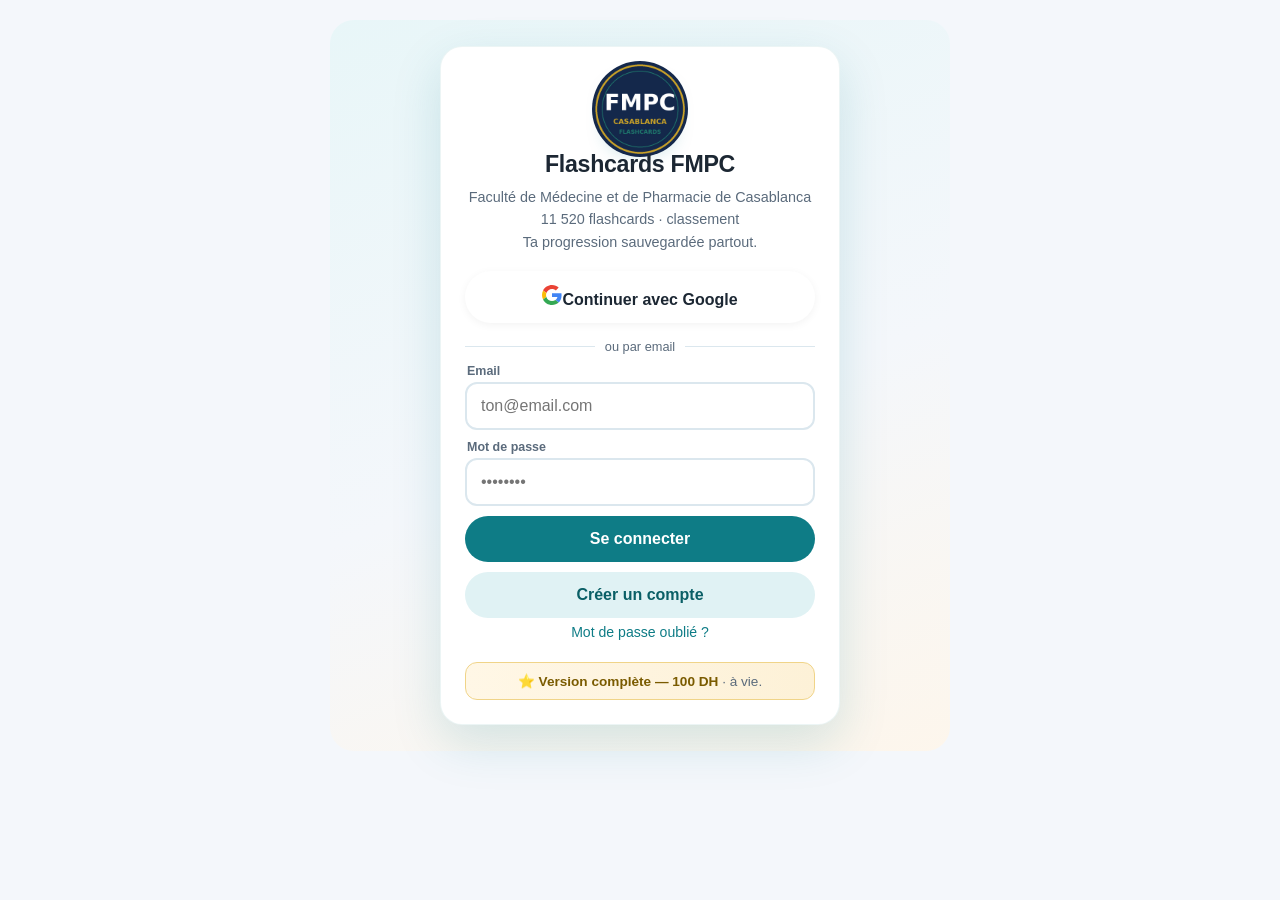
==== index.html @ db4f79be "Flashcards fmpc-flashcards app" ====
<!DOCTYPE html>
<html lang="fr">
<head>
<meta charset="UTF-8">
<meta name="viewport" content="width=device-width, initial-scale=1.0, viewport-fit=cover">
<meta name="theme-color" content="#0e7c86">
<title>Flashcards FMPC — Connexion</title>
<link rel="stylesheet" href="styles.css">
<link rel="manifest" href="manifest.json">
</head>
<body>
<div id="app"></div>
<script>
/* Vigie de demarrage : si l'app ne s'affiche pas (module bloque,
   navigateur trop ancien...), affiche un message d'aide au lieu d'une page blanche. */
(function () {
  var app = document.getElementById('app');
  if (!app) return;
  function card(title, body) {
    if (app.children.length) return;
    app.innerHTML =
      '<div style="min-height:70vh;display:flex;align-items:center;justify-content:center;padding:24px;font-family:-apple-system,Segoe UI,Roboto,Arial,sans-serif;">' +
      '<div style="max-width:420px;background:#fff;border-radius:16px;box-shadow:0 8px 24px rgba(14,124,134,.15);padding:28px 24px;text-align:center;color:#1c2733;">' +
      '<div style="font-size:2rem;margin-bottom:8px;">&#129657;</div>' +
      '<h2 style="margin:0 0 8px;font-size:1.1rem;">' + title + '</h2>' +
      '<p style="margin:0;font-size:.92rem;line-height:1.6;color:#5b6b7c;">' + body + '</p></div></div>';
  }
  var noImportMap = !('supports' in HTMLScriptElement) || !HTMLScriptElement.supports('importmap');
  if (noImportMap) {
    card('Mets \u00e0 jour ton navigateur',
      'Cette app a besoin d\u2019un navigateur r\u00e9cent. Sur iPhone : R\u00e9glages \u2192 G\u00e9n\u00e9ral \u2192 Mise \u00e0 jour logicielle, ou ouvre ce lien dans Chrome.');
    return;
  }
  setTimeout(function () {
    card('La page n\u2019arrive pas \u00e0 charger',
      'V\u00e9rifie ta connexion internet, d\u00e9sactive ton bloqueur de pub pour ce site, puis recharge la page. Si \u00e7a persiste, ouvre le lien dans Chrome ou un Safari \u00e0 jour.');
  }, 9000);
})();
</script>
<div id="toast" class="toast" hidden></div>
<script type="module" src="js/login.js"></script>
<script>
if ('serviceWorker' in navigator) {
  window.addEventListener('load', () => {
    navigator.serviceWorker.register('sw.js').catch(() => {});
  });
}
</script>
</body>
</html>
---- styles.css ----
:root{
  --teal:#0e7c86; --teal-dark:#0a5f66; --teal-light:#e0f2f4;
  --bg:#f4f7fb; --card:#ffffff; --ink:#1c2733; --muted:#5b6b7c;
  --gold:#f5c542; --green:#22a06b; --red:#e05252;
  --radius:16px;
}
*{box-sizing:border-box; -webkit-tap-highlight-color:transparent;}
html,body{margin:0;padding:0;}
body{
  font-family:-apple-system,BlinkMacSystemFont,"Segoe UI",Roboto,Arial,sans-serif;
  background:var(--bg); color:var(--ink);
  min-height:100vh; padding-bottom:86px;
}
#app{max-width:640px;margin:0 auto;padding:14px 14px 20px;}

/* ---------- boot / login ---------- */
.boot{text-align:center;padding:70px 20px;color:var(--muted);}
.boot-logo{font-size:3.2rem;}
.boot-title{font-size:1.5rem;font-weight:800;color:var(--ink);margin-top:8px;}
.boot-sub{margin-top:6px;font-size:.9rem;}
.login-wrap{
  min-height:78vh;display:flex;align-items:center;justify-content:center;
  background:linear-gradient(160deg,#e8f6f8 0%,#f4f7fb 55%,#fdf6ec 100%);
  border-radius:24px;padding:26px 16px;margin:6px -4px 0;
}
.login-card{background:var(--card);border-radius:22px;padding:30px 24px 24px;width:100%;max-width:400px;
  box-shadow:0 18px 50px rgba(14,124,134,.16);border:1px solid rgba(14,124,134,.08);}
.login-logo{width:64px;height:64px;margin:0 auto 10px;border-radius:20px;font-size:2rem;
  display:flex;align-items:center;justify-content:center;color:#fff;
  background:linear-gradient(135deg,#0e7c86,#19b3c0);box-shadow:0 8px 20px rgba(14,124,134,.35);}
.login-card h1{margin:0;text-align:center;font-size:1.45rem;letter-spacing:-.3px;}
.login-sub{text-align:center;color:var(--muted);font-size:.9rem;line-height:1.55;margin:8px 0 18px;}
.btn-google{background:#fff;color:#1c2733;border:1.5px solid #dbe7ee;display:flex;align-items:center;
  justify-content:center;gap:10px;box-shadow:0 2px 8px rgba(0,0,0,.05);}
.btn-google:active{background:#f4f7fb;border-color:#b9cdd9;}
.btn-google:disabled{opacity:.6;}
.fld{display:block;margin-top:10px;}
.fld > span{display:block;font-size:.78rem;font-weight:700;color:var(--muted);margin:0 2px 4px;}
.fld .input{margin-top:0;}
.login-pro{margin-top:16px;text-align:center;font-size:.85rem;color:var(--muted);
  background:linear-gradient(90deg,#fff7e6,#fdf1d7);border:1px solid #f0d488;border-radius:12px;padding:10px 12px;}
.login-pro b{color:#7a5b00;}
.btn{display:block;width:100%;border:none;border-radius:999px;padding:14px;font:inherit;
  font-weight:700;font-size:1rem;cursor:pointer;margin-top:10px;}
.btn-primary{background:var(--teal);color:#fff;}
.btn-primary:active{background:var(--teal-dark);}
.btn-ghost{background:var(--teal-light);color:var(--teal-dark);}
.btn-warn{background:#fff7e6;color:#7a5b00;border:2px solid var(--gold);}
.input{width:100%;font:inherit;padding:13px 14px;border:2px solid #dbe7ee;border-radius:12px;margin-top:8px;}
.input:focus{outline:none;border-color:var(--teal);}
.hr{display:flex;align-items:center;gap:10px;color:var(--muted);font-size:.8rem;margin:16px 0 6px;}
.hr::before,.hr::after{content:"";flex:1;height:1px;background:#dbe7ee;}
.err{background:#fdecec;color:#a02c2c;border-radius:10px;padding:10px 12px;font-size:.85rem;margin-top:10px;display:none;}
.linklike{background:none;border:none;color:var(--teal);font:inherit;font-size:.88rem;cursor:pointer;padding:6px 0;}

/* ---------- header / cards ---------- */
.topbar{display:flex;align-items:center;justify-content:space-between;margin:4px 2px 12px;}
.topbar h2{margin:0;font-size:1.2rem;}
.streak{background:#fff;border-radius:999px;padding:7px 14px;font-weight:800;font-size:.9rem;
  box-shadow:0 2px 8px rgba(0,0,0,.06);}
.xpbar{background:var(--card);border-radius:var(--radius);padding:12px 14px;margin-bottom:12px;
  box-shadow:0 2px 10px rgba(0,0,0,.05);}
.xpbar .row{display:flex;justify-content:space-between;font-size:.82rem;color:var(--muted);margin-bottom:6px;}
.xpbar .row b{color:var(--ink);}
.track{height:8px;background:#e8eef3;border-radius:99px;overflow:hidden;}
.track > div{height:100%;background:linear-gradient(90deg,var(--teal),#19b3c0);border-radius:99px;transition:width .3s;}
.grid{display:grid;grid-template-columns:1fr 1fr;gap:10px;}
.disc{background:var(--card);border-radius:var(--radius);padding:16px 14px;box-shadow:0 2px 10px rgba(0,0,0,.05);
  cursor:pointer;border:2px solid transparent;text-align:left;font:inherit;}
.disc:active{border-color:var(--teal);}
.disc .emoji{font-size:1.7rem;}
.disc h3{margin:8px 0 2px;font-size:.98rem;}
.disc small{color:var(--muted);font-size:.78rem;}
.disc .pbar{margin-top:10px;}
.chapter{margin:14px 2px 6px;font-size:.82rem;font-weight:800;color:var(--muted);text-transform:uppercase;letter-spacing:.5px;}
.topic{background:var(--card);border-radius:12px;padding:13px 14px;margin-bottom:8px;display:flex;
  align-items:center;justify-content:space-between;gap:10px;cursor:pointer;box-shadow:0 1px 6px rgba(0,0,0,.04);
  border:none;width:100%;font:inherit;text-align:left;}
.topic .t{font-weight:600;font-size:.93rem;}
.topic .c{font-size:.75rem;color:var(--muted);margin-top:2px;}
.topic .pct{font-size:.78rem;font-weight:800;color:var(--teal);white-space:nowrap;}
.back{background:none;border:none;color:var(--teal);font:inherit;font-weight:700;cursor:pointer;padding:8px 0;font-size:.95rem;}

/* ---------- flip cards ---------- */
.progress-line{font-size:.82rem;color:var(--muted);margin:2px 2px 10px;display:flex;justify-content:space-between;}
.fcard{background:var(--card);border-radius:20px;min-height:300px;display:flex;flex-direction:column;
  justify-content:center;align-items:center;text-align:center;padding:28px 22px;cursor:pointer;
  box-shadow:0 8px 24px rgba(14,124,134,.12);user-select:none;}
.fcard .q{font-size:1.12rem;font-weight:700;line-height:1.5;}
.fcard .a{font-size:1.02rem;line-height:1.6;white-space:pre-line;}
.fcard .hint{margin-top:14px;font-size:.75rem;color:var(--muted);}
.fcard.flipped{background:#f0fafb;border:2px solid var(--teal-light);}
.fcard-nav{display:flex;gap:10px;margin-top:14px;}
.fcard-nav .btn{margin-top:0;}
.star-row{display:flex;justify-content:center;gap:10px;margin-top:10px;}
.iconbtn{background:var(--card);border:2px solid #dbe7ee;border-radius:999px;width:52px;height:52px;
  font-size:1.3rem;cursor:pointer;}
.iconbtn.on{border-color:var(--gold);background:#fff7e6;}
.demo-note{background:#fff7e6;border:2px solid var(--gold);border-radius:12px;padding:12px 14px;
  font-size:.85rem;color:#7a5b00;margin-bottom:12px;line-height:1.5;}

/* ---------- lock / paywall ---------- */
.lock{background:var(--card);border-radius:20px;padding:30px 22px;text-align:center;
  box-shadow:0 10px 30px rgba(14,124,134,.12);margin-top:20px;}
.lock .big{font-size:3rem;}
.lock h2{margin:10px 0 6px;}
.lock p{color:var(--muted);font-size:.92rem;line-height:1.6;}
.code-row{display:flex;gap:8px;margin-top:12px;}
.code-row .input{margin-top:0;font-family:monospace;text-transform:uppercase;}

/* ---------- MCQ ---------- */
.mcq-setup{background:var(--card);border-radius:var(--radius);padding:18px;box-shadow:0 2px 10px rgba(0,0,0,.05);}
.opt{display:block;width:100%;text-align:left;background:var(--card);border:2px solid #dbe7ee;
  border-radius:12px;padding:14px;font:inherit;font-size:.95rem;margin-bottom:10px;cursor:pointer;line-height:1.45;}
.opt.correct{border-color:var(--green);background:#e9f9f1;}
.opt.wrong{border-color:var(--red);background:#fdecec;}
.opt:disabled{cursor:default;opacity:.95;}
.opt .letter{display:inline-block;width:26px;height:26px;border-radius:50%;background:var(--teal-light);
  color:var(--teal-dark);font-weight:800;font-size:.8rem;text-align:center;line-height:26px;margin-right:10px;}
.mcq-q{background:var(--card);border-radius:var(--radius);padding:20px 18px;margin-bottom:14px;
  font-size:1.05rem;font-weight:700;line-height:1.55;box-shadow:0 2px 10px rgba(0,0,0,.05);}
.mcq-explain{background:#eef6ff;border-radius:12px;padding:12px 14px;font-size:.88rem;margin:12px 0;line-height:1.55;}
.result{background:var(--card);border-radius:20px;padding:28px 22px;text-align:center;
  box-shadow:0 10px 30px rgba(14,124,134,.12);margin-top:16px;}
.result .score{font-size:2.6rem;font-weight:800;color:var(--teal);}
.quizpick{display:grid;grid-template-columns:1fr 1fr;gap:10px;margin-top:12px;}

/* ---------- leaderboard ---------- */
.tabs{display:flex;gap:8px;margin-bottom:12px;}
.tabs button{flex:1;border:none;border-radius:999px;padding:10px;font:inherit;font-weight:700;
  background:var(--teal-light);color:var(--teal-dark);cursor:pointer;font-size:.88rem;}
.tabs button.on{background:var(--teal);color:#fff;}
.lb-row{display:flex;align-items:center;gap:12px;background:var(--card);border-radius:12px;
  padding:11px 14px;margin-bottom:8px;box-shadow:0 1px 6px rgba(0,0,0,.04);}
.lb-row.me{border:2px solid var(--teal);}
.lb-rank{font-weight:800;width:30px;text-align:center;font-size:1rem;}
.lb-name{flex:1;font-weight:600;font-size:.92rem;}
.lb-xp{font-weight:800;color:var(--teal);font-size:.9rem;white-space:nowrap;}
.avatar{width:34px;height:34px;border-radius:50%;background:var(--teal-light);display:flex;
  align-items:center;justify-content:center;font-weight:800;color:var(--teal-dark);overflow:hidden;flex:none;}
.avatar img{width:100%;height:100%;object-fit:cover;}

/* ---------- plan ---------- */
.week{background:var(--card);border-radius:var(--radius);padding:16px;margin-bottom:10px;
  box-shadow:0 2px 10px rgba(0,0,0,.05);}
.week-head{display:flex;justify-content:space-between;align-items:center;cursor:pointer;
  background:none;border:none;width:100%;font:inherit;text-align:left;padding:0;}
.week-head h3{margin:0;font-size:.98rem;}
.week-head small{color:var(--muted);}
.phase{display:inline-block;font-size:.7rem;font-weight:800;background:var(--teal-light);
  color:var(--teal-dark);border-radius:99px;padding:3px 10px;margin-bottom:8px;}
.task{display:flex;gap:10px;align-items:flex-start;padding:9px 0;border-top:1px solid #eef2f6;
  font-size:.9rem;line-height:1.5;cursor:pointer;}
.task input{width:20px;height:20px;margin-top:2px;accent-color:var(--teal);flex:none;}
.task.done span{text-decoration:line-through;color:var(--muted);}

/* ---------- profile ---------- */
.kv{background:var(--card);border-radius:var(--radius);padding:16px;margin-bottom:10px;
  box-shadow:0 2px 10px rgba(0,0,0,.05);font-size:.92rem;}
.kv .r{display:flex;justify-content:space-between;padding:7px 0;border-bottom:1px solid #eef2f6;}
.kv .r:last-child{border-bottom:none;}
.kv .k{color:var(--muted);}
.kv .v{font-weight:700;}
.badge{display:inline-block;background:linear-gradient(135deg,#f5c542,#e8a91c);color:#5c430a;
  font-weight:800;font-size:.75rem;border-radius:99px;padding:4px 12px;}

/* ---------- MCQ multi-réponses ---------- */
.mopt{display:flex;align-items:flex-start;gap:10px;width:100%;text-align:left;background:var(--card);
  border:2px solid #dbe7ee;border-radius:12px;padding:13px 14px;font:inherit;font-size:.95rem;
  margin-bottom:10px;cursor:pointer;line-height:1.45;}
.mopt .mbox{flex:none;width:24px;height:24px;border-radius:7px;border:2px solid #b9cdd9;margin-top:1px;
  display:flex;align-items:center;justify-content:center;font-size:.85rem;color:#fff;background:#fff;
  transition:all .15s;}
.mopt .letter{display:inline-block;width:26px;height:26px;flex:none;border-radius:50%;background:var(--teal-light);
  color:var(--teal-dark);font-weight:800;font-size:.8rem;text-align:center;line-height:26px;margin-top:0;}
.mopt.sel{border-color:var(--teal);background:#f0fafb;}
.mopt.sel .mbox{background:var(--teal);border-color:var(--teal);}
.mopt.sel .mbox::after{content:"✓";}
.mopt.good{border-color:var(--green);background:#e9f9f1;}
.mopt.good .mbox{background:var(--green);border-color:var(--green);}
.mopt.good .mbox::after{content:"✓";}
.mopt.bad{border-color:var(--red);background:#fdecec;}
.mopt.bad .mbox{background:var(--red);border-color:var(--red);}
.mopt.bad .mbox::after{content:"✕";}
.mopt.missed{border-color:var(--gold);background:#fff7e6;}
.mopt.missed .mbox{border-color:var(--gold);}
.mopt:disabled{cursor:default;}
.mopt .obody{flex:1;}
.mexp{font-size:.83rem;color:var(--muted);margin-top:8px;padding-top:8px;border-top:1px dashed #dbe7ee;line-height:1.55;}
.mexp b{color:var(--ink);}
.confirmbar{position:sticky;bottom:86px;margin:14px -4px 0;padding:10px 4px;
  background:linear-gradient(transparent,var(--bg) 40%);}
.qcm-count{display:grid;grid-template-columns:1fr 1fr;gap:10px;margin-top:12px;}
.qcm-count .btn{margin-top:0;}
.verdict{display:flex;align-items:center;gap:10px;border-radius:12px;padding:12px 14px;
  font-size:.92rem;font-weight:700;margin-bottom:12px;line-height:1.5;}
.verdict.perfect{background:#e9f9f1;color:#146c43;}
.verdict.partial{background:#fff7e6;color:#7a5b00;}
.verdict.zero{background:#fdecec;color:#a02c2c;}

/* ---------- tabbar / toast ---------- */
.tabbar{position:fixed;bottom:0;left:0;right:0;background:#fff;border-top:1px solid #e3eaF0;
  display:flex;z-index:50;padding:6px 4px calc(8px + env(safe-area-inset-bottom));}
.tabbar button{flex:1;background:none;border:none;font-size:1.35rem;cursor:pointer;color:#9fb0bd;
  display:flex;flex-direction:column;align-items:center;gap:2px;font:inherit;}
.tabbar button span{font-size:.62rem;font-weight:700;}
.tabbar button.on{color:var(--teal);}
.tabbar a{flex:1;background:none;border:none;font-size:1.35rem;cursor:pointer;color:#9fb0bd;
  display:flex;flex-direction:column;align-items:center;gap:2px;font:inherit;text-decoration:none;}
.tabbar a span{font-size:.62rem;font-weight:700;}
.tabbar a.on{color:var(--teal);}
.tabbar img.tablogo{width:26px;height:26px;object-fit:contain;}
.toast{position:fixed;bottom:96px;left:50%;transform:translateX(-50%);background:#1c2733;color:#fff;
  padding:12px 20px;border-radius:999px;font-size:.88rem;z-index:99;box-shadow:0 6px 20px rgba(0,0,0,.25);
  max-width:90vw;text-align:center;}
.empty{text-align:center;color:var(--muted);padding:40px 20px;font-size:.92rem;line-height:1.6;}
/* ---------- UM6SS ---------- */
.um6ss-head{display:flex;align-items:center;gap:12px;margin:6px 0 2px;}
.um6ss-head img{width:52px;height:52px;object-fit:contain;}
.um6ss-tabs{display:flex;gap:8px;margin:12px 0;}
.um6ss-tabs button{flex:1;border:2px solid #e0f2f4;background:#fff;border-radius:12px;padding:12px 8px;
  font:inherit;font-weight:700;font-size:.92rem;color:#0a5f66;cursor:pointer;}
.um6ss-tabs button.on{background:#0e7c86;border-color:#0e7c86;color:#fff;}
.case-card{display:block;background:#fff;border:2px solid #e0f2f4;border-radius:14px;padding:14px;margin:10px 0;
  text-decoration:none;color:inherit;}
.case-card h3{margin:0 0 6px;font-size:1rem;}
.case-card p{margin:0;font-size:.85rem;color:#5b6b7c;line-height:1.5;}
.case-card .meta{display:flex;gap:8px;margin-top:8px;font-size:.78rem;color:#0a5f66;font-weight:700;}
.scenario{background:#eef7f8;border-left:4px solid #0e7c86;border-radius:0 12px 12px 0;padding:12px 14px;
  font-size:.9rem;line-height:1.65;margin:12px 0;}
.reveal{background:#fff8e6;border:1px solid #f0d98c;border-radius:12px;padding:12px 14px;
  font-size:.88rem;line-height:1.6;margin:12px 0;}
.reveal b{color:#8a6d1a;}
.q-step{font-size:.78rem;font-weight:700;color:#0a5f66;letter-spacing:.4px;margin:14px 0 4px;}
.small{font-size:.8rem;color:var(--muted);line-height:1.55;}
.mt{margin-top:14px;}

/* ---------- accueil v2 : pilules + recherche + cartes sujets ---------- */
.searchbar{position:sticky;top:0;z-index:5;background:var(--bg);padding:8px 0 10px;}
.searchbar input{width:100%;font:inherit;padding:12px 18px;border:2px solid #dbe7ee;border-radius:999px;background:#fff;}
.searchbar input:focus{outline:none;border-color:var(--teal);}
.pills{display:flex;gap:8px;overflow-x:auto;padding:2px 2px 10px;scrollbar-width:none;-webkit-overflow-scrolling:touch;}
.pills::-webkit-scrollbar{display:none;}
.pill{flex:none;background:#fff;border:2px solid #e3eef4;border-radius:999px;padding:10px 16px;
  font:inherit;font-weight:700;font-size:.88rem;color:var(--ink);cursor:pointer;white-space:nowrap;}
.pill span{font-weight:400;color:var(--muted);font-size:.78rem;margin-left:3px;}
.pill.on{background:var(--teal);border-color:var(--teal);color:#fff;}
.pill.on span{color:#d7eef0;}
.disc-sub{text-align:center;color:var(--muted);font-size:.85rem;margin:2px 0 4px;}
.chap{margin:16px 2px 8px;font-size:.78rem;font-weight:800;color:var(--teal);
  text-transform:uppercase;letter-spacing:1.4px;}
.tcard{background:#fff;border-radius:20px;padding:18px 16px;box-shadow:0 2px 10px rgba(0,0,0,.05);
  text-decoration:none;color:inherit;display:block;}
.tcard:active{transform:scale(.98);}
.tcard .tt{font-weight:800;font-size:1.02rem;line-height:1.28;}
.tcard .tc{color:var(--muted);font-size:.83rem;margin-top:5px;}
.tcard .go{color:var(--teal);font-weight:700;margin-top:10px;font-size:.92rem;}
.patho-banner{display:flex;align-items:center;justify-content:space-between;background:#fff;
  border-radius:var(--radius);padding:14px 16px;margin-top:14px;box-shadow:0 2px 10px rgba(0,0,0,.05);
  text-decoration:none;color:inherit;}
.patho-banner small{color:var(--muted);display:block;font-size:.75rem;margin-top:2px;}
.patho-banner .go{color:var(--teal);font-weight:700;white-space:nowrap;}
.demo-note{background:#fff7e6;border:1px solid #f0d488;border-radius:12px;padding:10px 12px;
  font-size:.83rem;color:#7a5b00;margin:10px 0;}
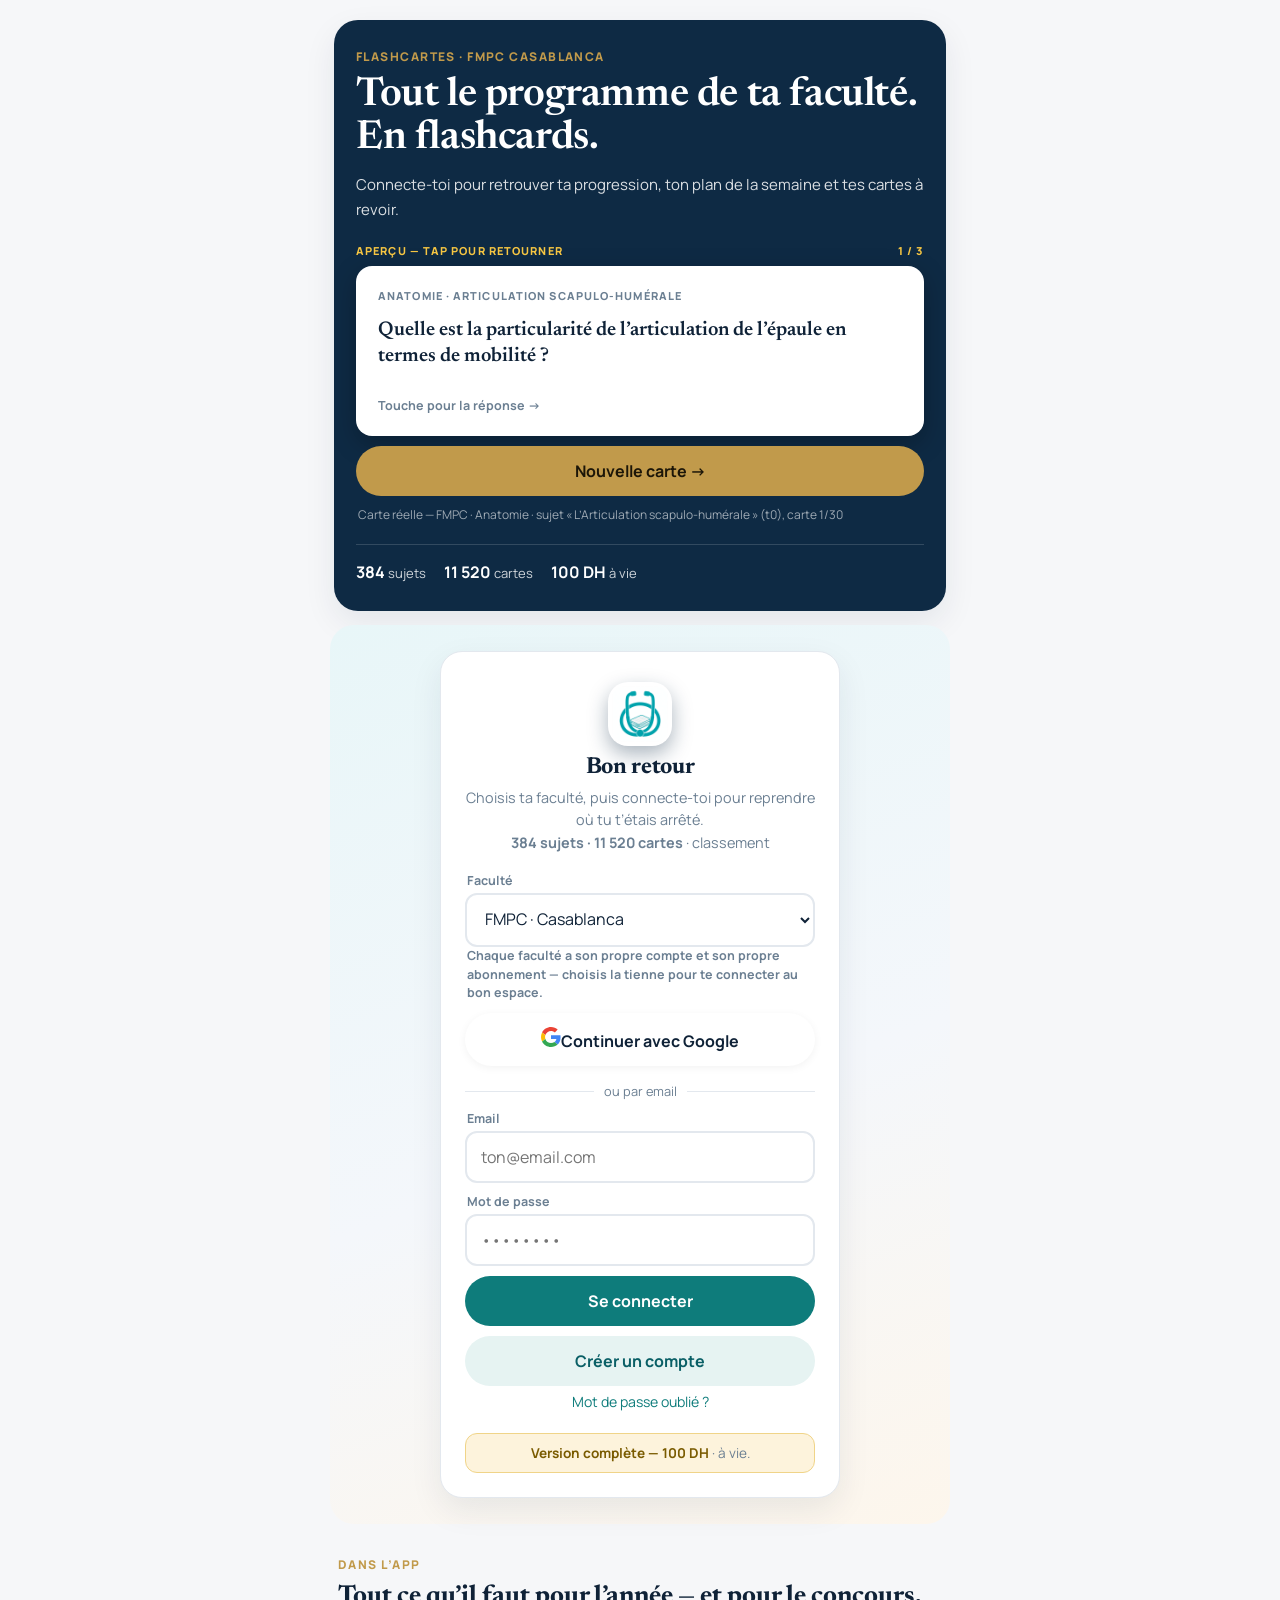
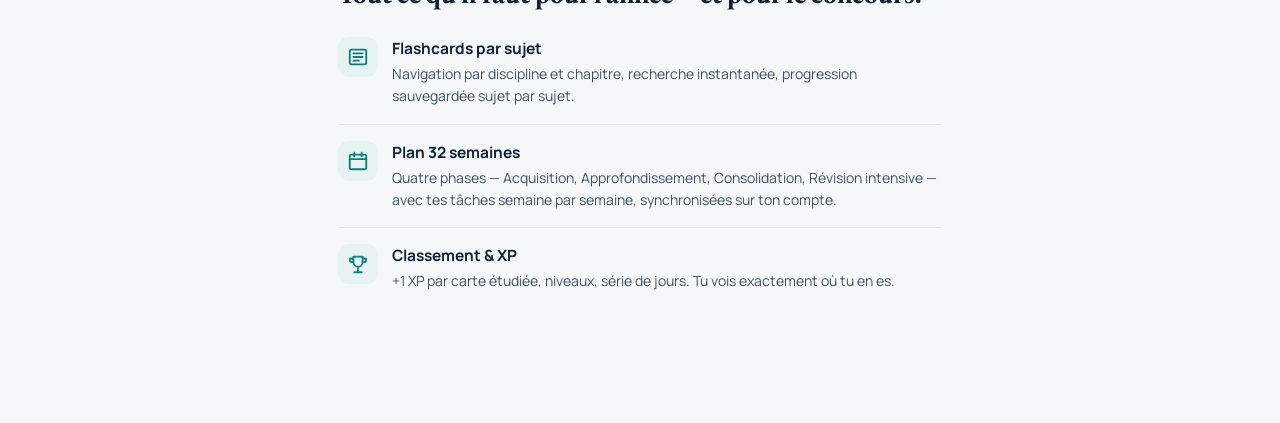
==== commit 291f491f: "Flashcards fmpc-flashcards app" ====
--- a/index.html
+++ b/index.html
@@ -3,10 +3,12 @@
 <head>
 <meta charset="UTF-8">
 <meta name="viewport" content="width=device-width, initial-scale=1.0, viewport-fit=cover">
-<meta name="theme-color" content="#0e7c86">
+<meta name="theme-color" content="#0e2a44">
 <title>Flashcards FMPC — Connexion</title>
 <link rel="stylesheet" href="styles.css">
 <link rel="manifest" href="manifest.json">
+<link rel="icon" href="icon-512.png">
+<link rel="apple-touch-icon" href="icon-192.png">
 </head>
 <body>
 <div id="app"></div>
@@ -21,7 +23,7 @@
     app.innerHTML =
       '<div style="min-height:70vh;display:flex;align-items:center;justify-content:center;padding:24px;font-family:-apple-system,Segoe UI,Roboto,Arial,sans-serif;">' +
       '<div style="max-width:420px;background:#fff;border-radius:16px;box-shadow:0 8px 24px rgba(14,124,134,.15);padding:28px 24px;text-align:center;color:#1c2733;">' +
-      '<div style="font-size:2rem;margin-bottom:8px;">&#129657;</div>' +
+      '<div style="margin-bottom:8px;color:#0e7c7b;display:flex;justify-content:center;"><svg width="36" height="36" viewBox="0 0 24 24" fill="none" stroke="currentColor" stroke-width="2" stroke-linecap="round" stroke-linejoin="round"><path d="M12 3 2.5 20h19L12 3z"/><path d="M12 10v4M12 17.5v.5"/></svg></div>' +
       '<h2 style="margin:0 0 8px;font-size:1.1rem;">' + title + '</h2>' +
       '<p style="margin:0;font-size:.92rem;line-height:1.6;color:#5b6b7c;">' + body + '</p></div></div>';
   }
--- a/styles.css
+++ b/styles.css
@@ -1,81 +1,171 @@
+/* ============================================================================
+   Flashcards FMPC — Clean Premium (porté de l'aperçu approuvé 2026-10-26).
+   Jetons : bg #f6f7f9, surface #fff, ink #0f2237, navy #0e2a44,
+   teal #0e7c7b, gold #c19a4b, radius 18px.
+   Polices : Manrope (UI) + Newsreader (titres / questions) — Google Fonts,
+   avec replis système hors-ligne. Mode sombre : prefers-color-scheme.
+   Règles anti-régression : icônes = SVG en ligne (jamais de glyphes de
+   police — ils se coupent sur téléphone) ; les règles de rangée sont
+   limitées aux enfants directs (ex. .feat-list > li) ; les cartes flip
+   grandissent avec leur contenu (faces dans une même cellule de grille).
+   ============================================================================ */
+@import url('https://fonts.googleapis.com/css2?family=Manrope:wght@400;500;600;700;800&family=Newsreader:ital,opsz,wght@0,6..72,500;0,6..72,600;1,6..72,500&display=swap');
+
 :root{
-  --teal:#0e7c86; --teal-dark:#0a5f66; --teal-light:#e0f2f4;
-  --bg:#f4f7fb; --card:#ffffff; --ink:#1c2733; --muted:#5b6b7c;
-  --gold:#f5c542; --green:#22a06b; --red:#e05252;
-  --radius:16px;
+  --bg:#f6f7f9; --surface:#ffffff; --surface2:#eef1f4; --line:#e3e8ee;
+  --ink:#0f2237; --ink2:#3d5269; --muted:#6b7f92;
+  --navy:#0e2a44; --navy2:#12365a;
+  --teal:#0e7c7b; --teal2:#0a5e5d; --teal-dark:#0a5f66; --teal-soft:#e6f3f2; --teal-light:#e0f2f4;
+  --gold:#c19a4b; --gold-soft:#fdf3dc; --gold-bright:#f5c542;
+  --green:#157a4c; --green-soft:#e6f4ec; --red:#c0392b; --red-soft:#fdecea;
+  --radius:18px;
+  --shadow:0 12px 32px rgba(14,42,68,.08);
+  --shadow2:0 4px 14px rgba(14,42,68,.06);
+}
+@media (prefers-color-scheme: dark){
+  :root{
+    --bg:#0b1420; --surface:#121f31; --surface2:#18293f; --line:#24344c;
+    --ink:#eef3f8; --ink2:#b9c9d9; --muted:#8aa0b5;
+    /* --navy NE DOIT PAS basculer en clair en mode sombre : les cartes
+       .hero/.today-card/.resume-card/.me-card ont un fond
+       navy + texte blanc — avec --navy:#eaf1f8 le texte blanc devenait
+       invisible sur fond pâle (bug Plan 2026-10-26). Navy reste #0e2a44. */
+    --teal-dark:#7dd3d2; /* texte sarcelle clair sur fonds sombres en mode sombre */
+    --teal-soft:#143636; --gold-soft:#2e2716; --red-soft:#3a1d1a; --green-soft:#173628;
+    --teal-light:#143636;
+    --shadow:0 12px 32px rgba(0,0,0,.35);
+  }
 }
 *{box-sizing:border-box; -webkit-tap-highlight-color:transparent;}
 html,body{margin:0;padding:0;}
 body{
-  font-family:-apple-system,BlinkMacSystemFont,"Segoe UI",Roboto,Arial,sans-serif;
+  font-family:Manrope,system-ui,-apple-system,"Segoe UI",Roboto,Arial,sans-serif;
   background:var(--bg); color:var(--ink);
   min-height:100vh; padding-bottom:86px;
+  -webkit-font-smoothing:antialiased;
 }
+h1,h2,h3,.serif{font-family:Newsreader,Georgia,serif;}
 #app{max-width:640px;margin:0 auto;padding:14px 14px 20px;}
+a{color:var(--teal);}
+img{max-width:100%;}
 
 /* ---------- boot / login ---------- */
 .boot{text-align:center;padding:70px 20px;color:var(--muted);}
 .boot-logo{font-size:3.2rem;}
 .boot-title{font-size:1.5rem;font-weight:800;color:var(--ink);margin-top:8px;}
 .boot-sub{margin-top:6px;font-size:.9rem;}
+
+/* Hero déconnecté (page de connexion) */
+.hero{background:var(--navy);color:#fff;border-radius:24px;padding:28px 22px;margin:6px 0 0;
+  box-shadow:var(--shadow);}
+@media (prefers-color-scheme: dark){ .hero{background:#0e2a44;color:#fff;} }
+/* Contraste mode sombre — cartes à fond navy + texte blanc : le fond
+   doit rester navy sombre (comme .hero ci-dessus), sinon le texte blanc
+   est invisible. Idem pour les verdicts : texte fixe sombre sur fond
+   *-soft qui bascule en sombre en mode sombre → texte clair. */
+@media (prefers-color-scheme: dark){
+  .today-card,.resume-card,.me-card{background:#0e2a44;color:#fff;}
+  .verdict.perfect{color:#7ddba8;} .verdict.partial{color:#f5c542;} .verdict.zero{color:#ff9a8a;}
+  .reveal b{color:#f5c542;}
+}
+.hero-eyebrow{margin:0 0 10px;font-size:12px;font-weight:800;letter-spacing:.12em;text-transform:uppercase;color:var(--gold);}
+.hero-title{margin:0;font-family:Newsreader,Georgia,serif;font-weight:600;font-size:clamp(30px,7.5vw,40px);line-height:1.08;letter-spacing:-.01em;color:#fff;}
+.hero-sub{margin:12px 0 0;font-size:15px;line-height:1.65;color:rgba(255,255,255,.85);}
+.hero-stats{display:flex;gap:18px;flex-wrap:wrap;margin-top:20px;padding-top:16px;border-top:1px solid rgba(255,255,255,.15);font-size:13px;color:rgba(255,255,255,.8);}
+.hero-stats b{color:#fff;font-size:16px;}
+.demo-flip{margin-top:20px;}
+.demo-flip-head{display:flex;justify-content:space-between;font-size:11px;font-weight:800;letter-spacing:.1em;text-transform:uppercase;color:var(--gold-bright);margin-bottom:8px;}
+.demo-card{background:#fff;color:#0f2237;border-radius:16px;padding:22px;cursor:pointer;
+  display:grid;min-height:170px;box-shadow:0 8px 24px rgba(0,0,0,.25);user-select:none;}
+.demo-face{grid-area:1/1;display:flex;flex-direction:column;}
+.demo-face[hidden]{display:none;}
+.demo-tag{font-size:11px;font-weight:800;letter-spacing:.1em;text-transform:uppercase;color:#6b7f92;}
+.demo-q{font-family:Newsreader,Georgia,serif;font-weight:600;font-size:20px;line-height:1.3;margin:14px 0 8px;color:#0f2237;}
+.demo-a{font-size:17px;line-height:1.55;margin:14px 0 8px;color:#0f2237;}
+.demo-hint{margin-top:auto;font-size:12.5px;font-weight:700;color:#6b7f92;}
+.demo-card.flipped{background:var(--teal);color:#fff;}
+.demo-card.flipped .demo-tag,.demo-card.flipped .demo-a{color:#fff;}
+.demo-card.flipped .demo-hint{color:rgba(255,255,255,.75);}
+.demo-src{margin:10px 2px 0;font-size:12px;color:rgba(255,255,255,.6);line-height:1.5;}
+.btn-gold{background:var(--gold);color:#1c1608;}
+.btn-gold:active{background:#a8873c;}
+
+.landing-feats{padding:32px 4px 8px;}
+.landing-feats h2{font-size:26px;line-height:1.15;margin:0 0 8px;}
+.feat-list{list-style:none;margin:0;padding:0;}
+.feat-list > li{display:flex;gap:14px;padding:16px 0;border-bottom:1px solid var(--line);align-items:flex-start;}
+.feat-list > li:last-child{border-bottom:none;}
+.feat-ic{flex:none;width:40px;height:40px;border-radius:11px;background:var(--teal-soft);color:var(--teal);
+  display:flex;align-items:center;justify-content:center;padding:0;border:0;}
+.feat-ic img{width:30px;height:30px;object-fit:contain;background:#fff;border-radius:6px;}
+.feat-list b{font-size:15.5px;}
+.feat-list p{margin:4px 0 0;font-size:14px;line-height:1.6;color:var(--ink2);}
+
 .login-wrap{
-  min-height:78vh;display:flex;align-items:center;justify-content:center;
+  min-height:60vh;display:flex;align-items:center;justify-content:center;
   background:linear-gradient(160deg,#e8f6f8 0%,#f4f7fb 55%,#fdf6ec 100%);
-  border-radius:24px;padding:26px 16px;margin:6px -4px 0;
+  border-radius:24px;padding:26px 16px;margin:14px -4px 0;
 }
-.login-card{background:var(--card);border-radius:22px;padding:30px 24px 24px;width:100%;max-width:400px;
-  box-shadow:0 18px 50px rgba(14,124,134,.16);border:1px solid rgba(14,124,134,.08);}
-.login-logo{width:64px;height:64px;margin:0 auto 10px;border-radius:20px;font-size:2rem;
-  display:flex;align-items:center;justify-content:center;color:#fff;
-  background:linear-gradient(135deg,#0e7c86,#19b3c0);box-shadow:0 8px 20px rgba(14,124,134,.35);}
-.login-card h1{margin:0;text-align:center;font-size:1.45rem;letter-spacing:-.3px;}
+@media (prefers-color-scheme: dark){ .login-wrap{background:linear-gradient(160deg,#12283d 0%,#0b1420 60%,#1c1608 100%);} }
+.login-card{background:var(--surface);border-radius:22px;padding:30px 24px 24px;width:100%;max-width:400px;
+  box-shadow:var(--shadow);border:1px solid var(--line);}
+.login-logo{width:64px;height:64px;margin:0 auto 10px;border-radius:20px;
+  display:flex;align-items:center;justify-content:center;
+  background:#fff;box-shadow:0 8px 20px rgba(14,42,68,.35);}
+.login-logo img{width:56px;height:56px;object-fit:contain;border-radius:14px;display:block;}
+.login-card h1{margin:0;text-align:center;font-size:1.45rem;letter-spacing:-.3px;font-family:Newsreader,Georgia,serif;}
 .login-sub{text-align:center;color:var(--muted);font-size:.9rem;line-height:1.55;margin:8px 0 18px;}
-.btn-google{background:#fff;color:#1c2733;border:1.5px solid #dbe7ee;display:flex;align-items:center;
+.btn-google{background:var(--surface);color:var(--ink);border:1.5px solid var(--line);display:flex;align-items:center;
   justify-content:center;gap:10px;box-shadow:0 2px 8px rgba(0,0,0,.05);}
-.btn-google:active{background:#f4f7fb;border-color:#b9cdd9;}
+.btn-google:active{background:var(--surface2);}
 .btn-google:disabled{opacity:.6;}
 .fld{display:block;margin-top:10px;}
 .fld > span{display:block;font-size:.78rem;font-weight:700;color:var(--muted);margin:0 2px 4px;}
 .fld .input{margin-top:0;}
+.fld-note{display:block;font-size:12.5px;font-weight:400;color:var(--muted);margin:6px 2px 0;line-height:1.5;}
 .login-pro{margin-top:16px;text-align:center;font-size:.85rem;color:var(--muted);
-  background:linear-gradient(90deg,#fff7e6,#fdf1d7);border:1px solid #f0d488;border-radius:12px;padding:10px 12px;}
+  background:var(--gold-soft);border:1px solid #f0d488;border-radius:12px;padding:10px 12px;}
 .login-pro b{color:#7a5b00;}
+@media (prefers-color-scheme: dark){ .login-pro b{color:#f5c542;} }
 .btn{display:block;width:100%;border:none;border-radius:999px;padding:14px;font:inherit;
   font-weight:700;font-size:1rem;cursor:pointer;margin-top:10px;}
 .btn-primary{background:var(--teal);color:#fff;}
-.btn-primary:active{background:var(--teal-dark);}
-.btn-ghost{background:var(--teal-light);color:var(--teal-dark);}
-.btn-warn{background:#fff7e6;color:#7a5b00;border:2px solid var(--gold);}
-.input{width:100%;font:inherit;padding:13px 14px;border:2px solid #dbe7ee;border-radius:12px;margin-top:8px;}
+.btn-primary:active{background:var(--teal2);}
+.btn-ghost{background:var(--teal-soft);color:var(--teal-dark);}
+@media (prefers-color-scheme: dark){ .btn-ghost{color:var(--teal);} }
+.btn-warn{background:#fff7e6;color:#7a5b00;border:2px solid var(--gold-bright);}
+.input{width:100%;font:inherit;padding:13px 14px;border:2px solid var(--line);border-radius:12px;margin-top:8px;
+  background:var(--surface);color:var(--ink);}
 .input:focus{outline:none;border-color:var(--teal);}
+select.input{appearance:auto;}
 .hr{display:flex;align-items:center;gap:10px;color:var(--muted);font-size:.8rem;margin:16px 0 6px;}
-.hr::before,.hr::after{content:"";flex:1;height:1px;background:#dbe7ee;}
-.err{background:#fdecec;color:#a02c2c;border-radius:10px;padding:10px 12px;font-size:.85rem;margin-top:10px;display:none;}
+.hr::before,.hr::after{content:"";flex:1;height:1px;background:var(--line);}
+.err{background:var(--red-soft);color:var(--red);border-radius:10px;padding:10px 12px;font-size:.85rem;margin-top:10px;display:none;}
 .linklike{background:none;border:none;color:var(--teal);font:inherit;font-size:.88rem;cursor:pointer;padding:6px 0;}
 
 /* ---------- header / cards ---------- */
 .topbar{display:flex;align-items:center;justify-content:space-between;margin:4px 2px 12px;}
 .topbar h2{margin:0;font-size:1.2rem;}
-.streak{background:#fff;border-radius:999px;padding:7px 14px;font-weight:800;font-size:.9rem;
-  box-shadow:0 2px 8px rgba(0,0,0,.06);}
-.xpbar{background:var(--card);border-radius:var(--radius);padding:12px 14px;margin-bottom:12px;
-  box-shadow:0 2px 10px rgba(0,0,0,.05);}
+.streak{background:var(--surface);border-radius:999px;padding:7px 14px;font-weight:800;font-size:.9rem;
+  box-shadow:var(--shadow2);}
+.xpbar{background:var(--surface);border-radius:var(--radius);padding:12px 14px;margin-bottom:12px;
+  box-shadow:var(--shadow2);}
 .xpbar .row{display:flex;justify-content:space-between;font-size:.82rem;color:var(--muted);margin-bottom:6px;}
 .xpbar .row b{color:var(--ink);}
-.track{height:8px;background:#e8eef3;border-radius:99px;overflow:hidden;}
+.track{height:8px;background:var(--surface2);border-radius:99px;overflow:hidden;}
 .track > div{height:100%;background:linear-gradient(90deg,var(--teal),#19b3c0);border-radius:99px;transition:width .3s;}
 .grid{display:grid;grid-template-columns:1fr 1fr;gap:10px;}
-.disc{background:var(--card);border-radius:var(--radius);padding:16px 14px;box-shadow:0 2px 10px rgba(0,0,0,.05);
-  cursor:pointer;border:2px solid transparent;text-align:left;font:inherit;}
+.disc{background:var(--surface);border-radius:var(--radius);padding:16px 14px;box-shadow:var(--shadow2);
+  cursor:pointer;border:2px solid transparent;text-align:left;font:inherit;color:var(--ink);}
 .disc:active{border-color:var(--teal);}
 .disc .emoji{font-size:1.7rem;}
 .disc h3{margin:8px 0 2px;font-size:.98rem;}
 .disc small{color:var(--muted);font-size:.78rem;}
 .disc .pbar{margin-top:10px;}
 .chapter{margin:14px 2px 6px;font-size:.82rem;font-weight:800;color:var(--muted);text-transform:uppercase;letter-spacing:.5px;}
-.topic{background:var(--card);border-radius:12px;padding:13px 14px;margin-bottom:8px;display:flex;
-  align-items:center;justify-content:space-between;gap:10px;cursor:pointer;box-shadow:0 1px 6px rgba(0,0,0,.04);
-  border:none;width:100%;font:inherit;text-align:left;}
+.topic{background:var(--surface);border-radius:12px;padding:13px 14px;margin-bottom:8px;display:flex;
+  align-items:center;justify-content:space-between;gap:10px;cursor:pointer;box-shadow:var(--shadow2);
+  border:none;width:100%;font:inherit;text-align:left;color:var(--ink);}
 .topic .t{font-weight:600;font-size:.93rem;}
 .topic .c{font-size:.75rem;color:var(--muted);margin-top:2px;}
 .topic .pct{font-size:.78rem;font-weight:800;color:var(--teal);white-space:nowrap;}
@@ -83,25 +173,29 @@
 
 /* ---------- flip cards ---------- */
 .progress-line{font-size:.82rem;color:var(--muted);margin:2px 2px 10px;display:flex;justify-content:space-between;}
-.fcard{background:var(--card);border-radius:20px;min-height:300px;display:flex;flex-direction:column;
-  justify-content:center;align-items:center;text-align:center;padding:28px 22px;cursor:pointer;
-  box-shadow:0 8px 24px rgba(14,124,134,.12);user-select:none;}
-.fcard .q{font-size:1.12rem;font-weight:700;line-height:1.5;}
-.fcard .a{font-size:1.02rem;line-height:1.6;white-space:pre-line;}
+.fcard{background:var(--surface);border-radius:20px;min-height:300px;display:grid;cursor:pointer;
+  box-shadow:var(--shadow);user-select:none;padding:0;}
+.fcard .fcard-face{grid-area:1/1;display:flex;flex-direction:column;justify-content:center;align-items:center;
+  text-align:center;padding:28px 22px;}
+.fcard .fcard-face[hidden]{display:none;}
+.fcard .q{font-family:Newsreader,Georgia,serif;font-weight:600;font-size:1.35rem;line-height:1.35;}
+.fcard .a{font-size:1.05rem;line-height:1.6;white-space:pre-line;}
 .fcard .hint{margin-top:14px;font-size:.75rem;color:var(--muted);}
-.fcard.flipped{background:#f0fafb;border:2px solid var(--teal-light);}
+.fcard.flipped{background:var(--teal);color:#fff;}
+.fcard.flipped .hint{color:rgba(255,255,255,.75);}
 .fcard-nav{display:flex;gap:10px;margin-top:14px;}
 .fcard-nav .btn{margin-top:0;}
 .star-row{display:flex;justify-content:center;gap:10px;margin-top:10px;}
-.iconbtn{background:var(--card);border:2px solid #dbe7ee;border-radius:999px;width:52px;height:52px;
-  font-size:1.3rem;cursor:pointer;}
-.iconbtn.on{border-color:var(--gold);background:#fff7e6;}
-.demo-note{background:#fff7e6;border:2px solid var(--gold);border-radius:12px;padding:12px 14px;
+.iconbtn{background:var(--surface);border:2px solid var(--line);border-radius:999px;width:52px;height:52px;
+  cursor:pointer;display:flex;align-items:center;justify-content:center;color:var(--ink);}
+.iconbtn.on{border-color:var(--gold);background:var(--gold-soft);}
+.demo-note{background:var(--gold-soft);border:2px solid var(--gold-bright);border-radius:12px;padding:12px 14px;
   font-size:.85rem;color:#7a5b00;margin-bottom:12px;line-height:1.5;}
+@media (prefers-color-scheme: dark){ .demo-note{color:#f5c542;} }
 
 /* ---------- lock / paywall ---------- */
-.lock{background:var(--card);border-radius:20px;padding:30px 22px;text-align:center;
-  box-shadow:0 10px 30px rgba(14,124,134,.12);margin-top:20px;}
+.lock{background:var(--surface);border-radius:20px;padding:30px 22px;text-align:center;
+  box-shadow:var(--shadow);margin-top:20px;}
 .lock .big{font-size:3rem;}
 .lock h2{margin:10px 0 6px;}
 .lock p{color:var(--muted);font-size:.92rem;line-height:1.6;}
@@ -109,55 +203,56 @@
 .code-row .input{margin-top:0;font-family:monospace;text-transform:uppercase;}
 
 /* ---------- MCQ ---------- */
-.mcq-setup{background:var(--card);border-radius:var(--radius);padding:18px;box-shadow:0 2px 10px rgba(0,0,0,.05);}
-.opt{display:block;width:100%;text-align:left;background:var(--card);border:2px solid #dbe7ee;
-  border-radius:12px;padding:14px;font:inherit;font-size:.95rem;margin-bottom:10px;cursor:pointer;line-height:1.45;}
-.opt.correct{border-color:var(--green);background:#e9f9f1;}
-.opt.wrong{border-color:var(--red);background:#fdecec;}
+.mcq-setup{background:var(--surface);border-radius:var(--radius);padding:18px;box-shadow:var(--shadow2);}
+.opt{display:block;width:100%;text-align:left;background:var(--surface);border:2px solid var(--line);
+  border-radius:12px;padding:14px;font:inherit;font-size:.95rem;margin-bottom:10px;cursor:pointer;line-height:1.45;color:var(--ink);}
+.opt.correct{border-color:var(--green);background:var(--green-soft);}
+.opt.wrong{border-color:var(--red);background:var(--red-soft);}
 .opt:disabled{cursor:default;opacity:.95;}
-.opt .letter{display:inline-block;width:26px;height:26px;border-radius:50%;background:var(--teal-light);
+.opt .letter{display:inline-block;width:26px;height:26px;border-radius:50%;background:var(--teal-soft);
   color:var(--teal-dark);font-weight:800;font-size:.8rem;text-align:center;line-height:26px;margin-right:10px;}
-.mcq-q{background:var(--card);border-radius:var(--radius);padding:20px 18px;margin-bottom:14px;
-  font-size:1.05rem;font-weight:700;line-height:1.55;box-shadow:0 2px 10px rgba(0,0,0,.05);}
+.mcq-q{background:var(--surface);border-radius:var(--radius);padding:20px 18px;margin-bottom:14px;
+  font-size:1.05rem;font-weight:700;line-height:1.55;box-shadow:var(--shadow2);}
 .mcq-explain{background:#eef6ff;border-radius:12px;padding:12px 14px;font-size:.88rem;margin:12px 0;line-height:1.55;}
-.result{background:var(--card);border-radius:20px;padding:28px 22px;text-align:center;
-  box-shadow:0 10px 30px rgba(14,124,134,.12);margin-top:16px;}
+@media (prefers-color-scheme: dark){ .mcq-explain{background:#12283d;} }
+.result{background:var(--surface);border-radius:20px;padding:28px 22px;text-align:center;
+  box-shadow:var(--shadow);margin-top:16px;}
 .result .score{font-size:2.6rem;font-weight:800;color:var(--teal);}
 .quizpick{display:grid;grid-template-columns:1fr 1fr;gap:10px;margin-top:12px;}
 
 /* ---------- leaderboard ---------- */
 .tabs{display:flex;gap:8px;margin-bottom:12px;}
 .tabs button{flex:1;border:none;border-radius:999px;padding:10px;font:inherit;font-weight:700;
-  background:var(--teal-light);color:var(--teal-dark);cursor:pointer;font-size:.88rem;}
+  background:var(--teal-soft);color:var(--teal-dark);cursor:pointer;font-size:.88rem;}
 .tabs button.on{background:var(--teal);color:#fff;}
-.lb-row{display:flex;align-items:center;gap:12px;background:var(--card);border-radius:12px;
-  padding:11px 14px;margin-bottom:8px;box-shadow:0 1px 6px rgba(0,0,0,.04);}
+.lb-row{display:flex;align-items:center;gap:12px;background:var(--surface);border-radius:12px;
+  padding:11px 14px;margin-bottom:8px;box-shadow:var(--shadow2);}
 .lb-row.me{border:2px solid var(--teal);}
 .lb-rank{font-weight:800;width:30px;text-align:center;font-size:1rem;}
 .lb-name{flex:1;font-weight:600;font-size:.92rem;}
 .lb-xp{font-weight:800;color:var(--teal);font-size:.9rem;white-space:nowrap;}
-.avatar{width:34px;height:34px;border-radius:50%;background:var(--teal-light);display:flex;
+.avatar{width:34px;height:34px;border-radius:50%;background:var(--teal-soft);display:flex;
   align-items:center;justify-content:center;font-weight:800;color:var(--teal-dark);overflow:hidden;flex:none;}
 .avatar img{width:100%;height:100%;object-fit:cover;}
 
 /* ---------- plan ---------- */
-.week{background:var(--card);border-radius:var(--radius);padding:16px;margin-bottom:10px;
-  box-shadow:0 2px 10px rgba(0,0,0,.05);}
+.week{background:var(--surface);border-radius:var(--radius);padding:16px;margin-bottom:10px;
+  box-shadow:var(--shadow2);}
 .week-head{display:flex;justify-content:space-between;align-items:center;cursor:pointer;
-  background:none;border:none;width:100%;font:inherit;text-align:left;padding:0;}
+  background:none;border:none;width:100%;font:inherit;text-align:left;padding:0;color:var(--ink);}
 .week-head h3{margin:0;font-size:.98rem;}
 .week-head small{color:var(--muted);}
-.phase{display:inline-block;font-size:.7rem;font-weight:800;background:var(--teal-light);
+.phase{display:inline-block;font-size:.7rem;font-weight:800;background:var(--teal-soft);
   color:var(--teal-dark);border-radius:99px;padding:3px 10px;margin-bottom:8px;}
-.task{display:flex;gap:10px;align-items:flex-start;padding:9px 0;border-top:1px solid #eef2f6;
+.task{display:flex;gap:10px;align-items:flex-start;padding:9px 0;border-top:1px solid var(--line);
   font-size:.9rem;line-height:1.5;cursor:pointer;}
 .task input{width:20px;height:20px;margin-top:2px;accent-color:var(--teal);flex:none;}
 .task.done span{text-decoration:line-through;color:var(--muted);}
 
 /* ---------- profile ---------- */
-.kv{background:var(--card);border-radius:var(--radius);padding:16px;margin-bottom:10px;
-  box-shadow:0 2px 10px rgba(0,0,0,.05);font-size:.92rem;}
-.kv .r{display:flex;justify-content:space-between;padding:7px 0;border-bottom:1px solid #eef2f6;}
+.kv{background:var(--surface);border-radius:var(--radius);padding:16px;margin-bottom:10px;
+  box-shadow:var(--shadow2);font-size:.92rem;}
+.kv .r{display:flex;justify-content:space-between;padding:7px 0;border-bottom:1px solid var(--line);}
 .kv .r:last-child{border-bottom:none;}
 .kv .k{color:var(--muted);}
 .kv .v{font-weight:700;}
@@ -165,28 +260,28 @@
   font-weight:800;font-size:.75rem;border-radius:99px;padding:4px 12px;}
 
 /* ---------- MCQ multi-réponses ---------- */
-.mopt{display:flex;align-items:flex-start;gap:10px;width:100%;text-align:left;background:var(--card);
-  border:2px solid #dbe7ee;border-radius:12px;padding:13px 14px;font:inherit;font-size:.95rem;
-  margin-bottom:10px;cursor:pointer;line-height:1.45;}
+.mopt{display:flex;align-items:flex-start;gap:10px;width:100%;text-align:left;background:var(--surface);
+  border:2px solid var(--line);border-radius:12px;padding:13px 14px;font:inherit;font-size:.95rem;
+  margin-bottom:10px;cursor:pointer;line-height:1.45;color:var(--ink);}
 .mopt .mbox{flex:none;width:24px;height:24px;border-radius:7px;border:2px solid #b9cdd9;margin-top:1px;
-  display:flex;align-items:center;justify-content:center;font-size:.85rem;color:#fff;background:#fff;
+  display:flex;align-items:center;justify-content:center;font-size:.85rem;color:#fff;background:var(--surface);
   transition:all .15s;}
-.mopt .letter{display:inline-block;width:26px;height:26px;flex:none;border-radius:50%;background:var(--teal-light);
+.mopt .letter{display:inline-block;width:26px;height:26px;flex:none;border-radius:50%;background:var(--teal-soft);
   color:var(--teal-dark);font-weight:800;font-size:.8rem;text-align:center;line-height:26px;margin-top:0;}
-.mopt.sel{border-color:var(--teal);background:#f0fafb;}
+.mopt.sel{border-color:var(--teal);background:var(--teal-soft);}
 .mopt.sel .mbox{background:var(--teal);border-color:var(--teal);}
 .mopt.sel .mbox::after{content:"✓";}
-.mopt.good{border-color:var(--green);background:#e9f9f1;}
+.mopt.good{border-color:var(--green);background:var(--green-soft);}
 .mopt.good .mbox{background:var(--green);border-color:var(--green);}
 .mopt.good .mbox::after{content:"✓";}
-.mopt.bad{border-color:var(--red);background:#fdecec;}
+.mopt.bad{border-color:var(--red);background:var(--red-soft);}
 .mopt.bad .mbox{background:var(--red);border-color:var(--red);}
 .mopt.bad .mbox::after{content:"✕";}
-.mopt.missed{border-color:var(--gold);background:#fff7e6;}
+.mopt.missed{border-color:var(--gold);background:var(--gold-soft);}
 .mopt.missed .mbox{border-color:var(--gold);}
 .mopt:disabled{cursor:default;}
 .mopt .obody{flex:1;}
-.mexp{font-size:.83rem;color:var(--muted);margin-top:8px;padding-top:8px;border-top:1px dashed #dbe7ee;line-height:1.55;}
+.mexp{font-size:.83rem;color:var(--muted);margin-top:8px;padding-top:8px;border-top:1px dashed var(--line);line-height:1.55;}
 .mexp b{color:var(--ink);}
 .confirmbar{position:sticky;bottom:86px;margin:14px -4px 0;padding:10px 4px;
   background:linear-gradient(transparent,var(--bg) 40%);}
@@ -194,54 +289,52 @@
 .qcm-count .btn{margin-top:0;}
 .verdict{display:flex;align-items:center;gap:10px;border-radius:12px;padding:12px 14px;
   font-size:.92rem;font-weight:700;margin-bottom:12px;line-height:1.5;}
-.verdict.perfect{background:#e9f9f1;color:#146c43;}
-.verdict.partial{background:#fff7e6;color:#7a5b00;}
-.verdict.zero{background:#fdecec;color:#a02c2c;}
+.verdict.perfect{background:var(--green-soft);color:#146c43;}
+.verdict.partial{background:var(--gold-soft);color:#7a5b00;}
+.verdict.zero{background:var(--red-soft);color:#a02c2c;}
 
 /* ---------- tabbar / toast ---------- */
-.tabbar{position:fixed;bottom:0;left:0;right:0;background:#fff;border-top:1px solid #e3eaF0;
+.tabbar{position:fixed;bottom:0;left:0;right:0;background:var(--surface);border-top:1px solid var(--line);
   display:flex;z-index:50;padding:6px 4px calc(8px + env(safe-area-inset-bottom));}
-.tabbar button{flex:1;background:none;border:none;font-size:1.35rem;cursor:pointer;color:#9fb0bd;
-  display:flex;flex-direction:column;align-items:center;gap:2px;font:inherit;}
-.tabbar button span{font-size:.62rem;font-weight:700;}
-.tabbar button.on{color:var(--teal);}
-.tabbar a{flex:1;background:none;border:none;font-size:1.35rem;cursor:pointer;color:#9fb0bd;
+.tabbar > button,.tabbar > a{flex:1;background:none;border:none;cursor:pointer;color:#9fb0bd;
   display:flex;flex-direction:column;align-items:center;gap:2px;font:inherit;text-decoration:none;}
-.tabbar a span{font-size:.62rem;font-weight:700;}
-.tabbar a.on{color:var(--teal);}
-.tabbar img.tablogo{width:26px;height:26px;object-fit:contain;}
+.tabbar > button span,.tabbar > a span{font-size:.62rem;font-weight:700;}
+.tabbar > button.on,.tabbar > a.on{color:var(--teal);}
+.tabbar .bic{height:24px;display:flex;align-items:center;justify-content:center;}
+.tabbar .bic svg{width:21px;height:21px;}
+.tabbar img.tablogo{width:22px;height:22px;object-fit:contain;background:#fff;border-radius:5px;}
 .toast{position:fixed;bottom:96px;left:50%;transform:translateX(-50%);background:#1c2733;color:#fff;
   padding:12px 20px;border-radius:999px;font-size:.88rem;z-index:99;box-shadow:0 6px 20px rgba(0,0,0,.25);
   max-width:90vw;text-align:center;}
 .empty{text-align:center;color:var(--muted);padding:40px 20px;font-size:.92rem;line-height:1.6;}
 /* ---------- UM6SS ---------- */
 .um6ss-head{display:flex;align-items:center;gap:12px;margin:6px 0 2px;}
-.um6ss-head img{width:52px;height:52px;object-fit:contain;}
+.um6ss-head img{width:52px;height:52px;object-fit:contain;background:#fff;border-radius:14px;padding:6px;border:1px solid var(--line);}
 .um6ss-tabs{display:flex;gap:8px;margin:12px 0;}
-.um6ss-tabs button{flex:1;border:2px solid #e0f2f4;background:#fff;border-radius:12px;padding:12px 8px;
-  font:inherit;font-weight:700;font-size:.92rem;color:#0a5f66;cursor:pointer;}
-.um6ss-tabs button.on{background:#0e7c86;border-color:#0e7c86;color:#fff;}
-.case-card{display:block;background:#fff;border:2px solid #e0f2f4;border-radius:14px;padding:14px;margin:10px 0;
+.um6ss-tabs button{flex:1;border:2px solid var(--teal-soft);background:var(--surface);border-radius:12px;padding:12px 8px;
+  font:inherit;font-weight:700;font-size:.92rem;color:var(--teal-dark);cursor:pointer;}
+.um6ss-tabs button.on{background:var(--teal);border-color:var(--teal);color:#fff;}
+.case-card{display:block;background:var(--surface);border:2px solid var(--teal-soft);border-radius:14px;padding:14px;margin:10px 0;
   text-decoration:none;color:inherit;}
 .case-card h3{margin:0 0 6px;font-size:1rem;}
-.case-card p{margin:0;font-size:.85rem;color:#5b6b7c;line-height:1.5;}
-.case-card .meta{display:flex;gap:8px;margin-top:8px;font-size:.78rem;color:#0a5f66;font-weight:700;}
-.scenario{background:#eef7f8;border-left:4px solid #0e7c86;border-radius:0 12px 12px 0;padding:12px 14px;
+.case-card p{margin:0;font-size:.85rem;color:var(--muted);line-height:1.5;}
+.case-card .meta{display:flex;gap:8px;margin-top:8px;font-size:.78rem;color:var(--teal-dark);font-weight:700;flex-wrap:wrap;}
+.scenario{background:var(--teal-soft);border-left:4px solid var(--teal);border-radius:0 12px 12px 0;padding:12px 14px;
   font-size:.9rem;line-height:1.65;margin:12px 0;}
-.reveal{background:#fff8e6;border:1px solid #f0d98c;border-radius:12px;padding:12px 14px;
+.reveal{background:var(--gold-soft);border:1px solid #f0d98c;border-radius:12px;padding:12px 14px;
   font-size:.88rem;line-height:1.6;margin:12px 0;}
 .reveal b{color:#8a6d1a;}
-.q-step{font-size:.78rem;font-weight:700;color:#0a5f66;letter-spacing:.4px;margin:14px 0 4px;}
+.q-step{font-size:.78rem;font-weight:700;color:var(--teal-dark);letter-spacing:.4px;margin:14px 0 4px;}
 .small{font-size:.8rem;color:var(--muted);line-height:1.55;}
 .mt{margin-top:14px;}
 
 /* ---------- accueil v2 : pilules + recherche + cartes sujets ---------- */
 .searchbar{position:sticky;top:0;z-index:5;background:var(--bg);padding:8px 0 10px;}
-.searchbar input{width:100%;font:inherit;padding:12px 18px;border:2px solid #dbe7ee;border-radius:999px;background:#fff;}
+.searchbar input{width:100%;font:inherit;padding:12px 18px;border:2px solid var(--line);border-radius:999px;background:var(--surface);color:var(--ink);}
 .searchbar input:focus{outline:none;border-color:var(--teal);}
 .pills{display:flex;gap:8px;overflow-x:auto;padding:2px 2px 10px;scrollbar-width:none;-webkit-overflow-scrolling:touch;}
 .pills::-webkit-scrollbar{display:none;}
-.pill{flex:none;background:#fff;border:2px solid #e3eef4;border-radius:999px;padding:10px 16px;
+.pill{flex:none;background:var(--surface);border:2px solid var(--line);border-radius:999px;padding:10px 16px;
   font:inherit;font-weight:700;font-size:.88rem;color:var(--ink);cursor:pointer;white-space:nowrap;}
 .pill span{font-weight:400;color:var(--muted);font-size:.78rem;margin-left:3px;}
 .pill.on{background:var(--teal);border-color:var(--teal);color:#fff;}
@@ -249,16 +342,153 @@
 .disc-sub{text-align:center;color:var(--muted);font-size:.85rem;margin:2px 0 4px;}
 .chap{margin:16px 2px 8px;font-size:.78rem;font-weight:800;color:var(--teal);
   text-transform:uppercase;letter-spacing:1.4px;}
-.tcard{background:#fff;border-radius:20px;padding:18px 16px;box-shadow:0 2px 10px rgba(0,0,0,.05);
+.tcard{background:var(--surface);border-radius:20px;padding:18px 16px;box-shadow:var(--shadow2);
   text-decoration:none;color:inherit;display:block;}
 .tcard:active{transform:scale(.98);}
 .tcard .tt{font-weight:800;font-size:1.02rem;line-height:1.28;}
 .tcard .tc{color:var(--muted);font-size:.83rem;margin-top:5px;}
 .tcard .go{color:var(--teal);font-weight:700;margin-top:10px;font-size:.92rem;}
-.patho-banner{display:flex;align-items:center;justify-content:space-between;background:#fff;
-  border-radius:var(--radius);padding:14px 16px;margin-top:14px;box-shadow:0 2px 10px rgba(0,0,0,.05);
+.patho-banner{display:flex;align-items:center;justify-content:space-between;background:var(--surface);
+  border-radius:var(--radius);padding:14px 16px;margin-top:14px;box-shadow:var(--shadow2);
   text-decoration:none;color:inherit;}
 .patho-banner small{color:var(--muted);display:block;font-size:.75rem;margin-top:2px;}
 .patho-banner .go{color:var(--teal);font-weight:700;white-space:nowrap;}
-.demo-note{background:#fff7e6;border:1px solid #f0d488;border-radius:12px;padding:10px 12px;
-  font-size:.83rem;color:#7a5b00;margin:10px 0;}
+
+/* ---------- Clean Premium — écrans connectés (v41) ---------- */
+/* Icône SVG dans les titres / puces : taille fixe, centrée, jamais de glyphe. */
+.hic{display:inline-flex;align-items:center;justify-content:center;width:22px;height:22px;vertical-align:-5px;margin-right:6px;color:var(--teal);}
+.hic svg{width:20px;height:20px;}
+.big-ic .hic{width:52px;height:52px;margin:0;color:var(--teal);}
+.big-ic .hic svg{width:48px;height:48px;}
+.lock .big .hic{width:52px;height:52px;color:var(--teal);}
+.lock .big .hic svg{width:48px;height:48px;}
+
+/* En-tête accueil : salutation + série + XP (remplis dès le cache local). */
+.hello-sub{color:var(--muted);font-size:.88rem;margin:-8px 2px 12px;}
+.streak{display:inline-flex;align-items:center;gap:6px;}
+.streak .hic{width:16px;height:16px;margin:0;color:#e07b39;}
+.streak .hic svg{width:15px;height:15px;}
+.xpbar .row span b{color:var(--teal);}
+
+/* Carte « Reprendre » */
+.resume-card{display:flex;align-items:center;gap:12px;background:var(--navy);color:#fff;
+  border-radius:var(--radius);padding:16px;margin-bottom:14px;box-shadow:var(--shadow);}
+.resume-card .rc-txt{flex:1;min-width:0;}
+.resume-card .rc-eyebrow{font-size:.68rem;font-weight:800;letter-spacing:.12em;text-transform:uppercase;color:var(--gold-bright);}
+.resume-card .rc-title{font-weight:800;font-size:1rem;margin-top:4px;line-height:1.3;}
+.resume-card .rc-sub{font-size:.82rem;color:rgba(255,255,255,.75);margin-top:3px;}
+.resume-card .btn{width:auto;margin:0;flex:none;padding:11px 16px;font-size:.9rem;}
+
+/* Recherche avec icône SVG */
+.searchbar{position:relative;}
+.searchbar .hic{position:absolute;left:16px;top:50%;transform:translateY(-50%);width:18px;height:18px;margin:0;color:var(--muted);pointer-events:none;}
+.searchbar .hic svg{width:17px;height:17px;}
+.searchbar input{padding-left:42px;}
+
+/* Pilules : la dernière (Biologie…) ne doit jamais être coupée au bord droit. */
+.pills{padding:2px 18px 10px 2px;scroll-padding-right:18px;}
+.pills::after{content:"";flex:none;width:4px;}
+.pill.on{box-shadow:0 4px 12px rgba(14,124,123,.3);}
+
+/* Cartes sujets : hauteurs égales, anneau de progression, pied aligné en bas. */
+.grid{align-items:stretch;}
+.tcard{display:flex;flex-direction:column;height:100%;}
+.tcard .tt{font-weight:800;font-size:1.02rem;line-height:1.28;}
+.tcard .tc{color:var(--muted);font-size:.83rem;margin-top:5px;}
+.tcard .tfoot{display:flex;align-items:center;justify-content:space-between;gap:10px;margin-top:auto;padding-top:12px;}
+.tcard .go{color:var(--teal);font-weight:800;font-size:.92rem;margin:0;white-space:nowrap;}
+.ring{width:44px;height:44px;flex:none;}
+.tcard .ring{width:40px;height:40px;}
+.disc-ic{display:inline-flex;align-items:center;justify-content:center;width:34px;height:34px;border-radius:10px;
+  background:var(--teal-soft);color:var(--teal);flex:none;}
+.disc-ic svg{width:19px;height:19px;}
+.topic .disc-ic{margin-right:2px;}
+.topic .tmain{flex:1;min-width:0;}
+
+/* Podium classement */
+.podium{display:grid;grid-template-columns:1fr 1fr 1fr;gap:8px;margin:14px 0;}
+.podium .pod{background:var(--surface);border-radius:var(--radius);padding:16px 8px 14px;text-align:center;box-shadow:var(--shadow2);}
+.podium .pod.first{border:2px solid var(--gold);order:2;}
+.podium .pod.second{order:1;}
+.podium .pod.third{order:3;}
+.podium .medal{width:44px;height:44px;border-radius:50%;margin:0 auto 8px;display:flex;align-items:center;justify-content:center;
+  font-weight:800;font-size:1.05rem;color:#fff;background:#8a97a5;}
+.podium .pod.first .medal{background:linear-gradient(135deg,#f5c542,#c19a4b);}
+.podium .pod.second .medal{background:linear-gradient(135deg,#cfd8e3,#8a97a5);}
+.podium .pod.third .medal{background:linear-gradient(135deg,#e0a878,#a5673a);}
+.podium .pod b{display:block;font-size:.9rem;line-height:1.25;word-break:break-word;}
+.podium .pod span{font-size:.78rem;color:var(--muted);font-weight:700;}
+.me-card{background:var(--navy);color:#fff;border-radius:var(--radius);padding:16px;margin-bottom:12px;box-shadow:var(--shadow);}
+.me-card .eyebrow{font-size:.68rem;font-weight:800;letter-spacing:.12em;text-transform:uppercase;color:var(--gold-bright);}
+.me-card .rank-big{font-family:Newsreader,Georgia,serif;font-size:2rem;line-height:1.1;margin-top:6px;}
+.me-card p{margin:6px 0 0;font-size:.88rem;color:rgba(255,255,255,.8);line-height:1.55;}
+
+/* Minuteur QCM / UM6SS */
+.timer-chip{display:inline-flex;align-items:center;gap:6px;background:var(--surface);border:1px solid var(--line);
+  border-radius:999px;padding:6px 12px;font-weight:800;font-size:.88rem;font-variant-numeric:tabular-nums;}
+.timer-chip .hic{width:16px;height:16px;margin:0;color:var(--teal);}
+.timer-chip .hic svg{width:15px;height:15px;}
+.timer-chip.low{color:var(--red);border-color:var(--red);}
+
+/* Plan : carte « Aujourd'hui » + phases */
+.today-card{background:var(--navy);color:#fff;border-radius:var(--radius);padding:18px;margin-bottom:14px;box-shadow:var(--shadow);}
+.today-card .eyebrow{font-size:.68rem;font-weight:800;letter-spacing:.12em;text-transform:uppercase;color:var(--gold-bright);}
+.today-card h3{margin:6px 0 4px;font-size:1.05rem;color:#fff;}
+.today-card p{margin:0 0 10px;font-size:.88rem;color:rgba(255,255,255,.8);line-height:1.55;}
+.today-card .today-tasks{list-style:none;margin:0;padding:0;}
+.today-card .today-tasks li{display:flex;gap:10px;align-items:flex-start;padding:8px 0;border-top:1px solid rgba(255,255,255,.15);font-size:.9rem;line-height:1.5;}
+.today-card .today-tasks li.done span{text-decoration:line-through;opacity:.6;}
+.today-card input{width:20px;height:20px;margin-top:2px;accent-color:var(--gold-bright);flex:none;}
+.phase-chips{display:flex;gap:8px;overflow-x:auto;padding:2px 18px 10px 2px;scrollbar-width:none;}
+.phase-chips::-webkit-scrollbar{display:none;}
+.week-head .chev{flex:none;width:20px;height:20px;color:var(--muted);transition:transform .2s;display:flex;align-items:center;justify-content:center;}
+.week-head .chev svg{width:18px;height:18px;}
+.week.open .week-head .chev{transform:rotate(180deg);}
+
+/* Profil : pastille Pro, avatar initiales */
+.pro-hero{display:flex;gap:14px;align-items:center;background:var(--surface);border-radius:var(--radius);
+  padding:18px;margin-bottom:10px;box-shadow:var(--shadow2);}
+.pro-hero .avatar-big{width:56px;height:56px;border-radius:50%;background:var(--teal);color:#fff;
+  display:flex;align-items:center;justify-content:center;font-weight:800;font-size:1.4rem;flex:none;}
+.pro-hero b{font-size:1.05rem;}
+.pro-hero .sub{color:var(--muted);font-size:.83rem;margin-top:3px;}
+.ref-card{background:var(--gold-soft);border:1px solid #f0d488;border-radius:var(--radius);padding:16px;margin-bottom:10px;}
+@media (prefers-color-scheme: dark){ .ref-card{border-color:#6b5518;} }
+.ref-card h3{margin:0 0 4px;font-size:1rem;}
+.ref-card p{margin:0;font-size:.88rem;color:var(--ink2);line-height:1.55;}
+.formula-grid{display:grid;grid-template-columns:1fr 1fr;gap:10px;margin:12px 0;}
+.formula{border:2px solid var(--line);border-radius:14px;padding:14px;text-align:center;background:var(--surface);}
+.formula.hot{border-color:var(--teal);}
+.formula .f-ic{width:40px;height:40px;margin:0 auto 8px;border-radius:12px;background:var(--teal-soft);color:var(--teal);
+  display:flex;align-items:center;justify-content:center;}
+.formula .f-ic svg{width:22px;height:22px;}
+.formula b{display:block;font-size:.95rem;}
+.formula .small{margin-top:4px;}
+
+/* UM6SS : pastille initiale par épreuve */
+.um-subj{display:flex;gap:12px;align-items:flex-start;}
+.um-subj .disc-ic{width:44px;height:44px;border-radius:12px;font-weight:800;font-size:1.05rem;}
+.um-subj .um-body{flex:1;min-width:0;}
+.case-card h3{font-size:1rem;line-height:1.35;}
+
+/* Pathologies (aucun style dédié jusque-là) */
+.patho-search{margin:10px 0;}
+.fiche-list a{display:block;background:var(--surface);border-radius:12px;padding:12px 14px;margin-bottom:8px;
+  text-decoration:none;color:var(--ink);box-shadow:var(--shadow2);font-weight:600;font-size:.92rem;line-height:1.4;}
+.fiche-list a small{color:var(--muted);font-weight:400;}
+.fiche-list .fcard-row{border:1px solid var(--line);border-radius:10px;padding:10px;margin-bottom:8px;background:var(--surface);}
+.fiche-def{background:var(--surface);border-radius:var(--radius);padding:16px;margin:10px 0;box-shadow:var(--shadow2);
+  font-size:.95rem;line-height:1.6;}
+.fsec{background:var(--surface);border-radius:12px;margin-bottom:8px;box-shadow:var(--shadow2);overflow:hidden;}
+.fsec summary{padding:14px 16px;font-weight:700;cursor:pointer;list-style:none;}
+.fsec summary::-webkit-details-marker{display:none;}
+.fsec .body{padding:0 16px 14px;font-size:.92rem;line-height:1.6;}
+.fsec ul{margin:6px 0;padding-left:18px;}
+.fsec li{margin-bottom:4px;}
+.ordo{border:1px solid var(--line);border-radius:10px;padding:12px;margin:10px 0;}
+.ordo .titre{font-weight:800;margin-bottom:8px;}
+.ordo .ligne{padding:8px 0;border-top:1px solid var(--line);font-size:.88rem;line-height:1.55;}
+.ordo .med{font-weight:700;}
+.ordo .prix{margin-top:4px;color:var(--teal-dark);font-weight:700;}
+.ordo .surv{margin-top:8px;font-size:.85rem;color:var(--muted);}
+.spec-grid .disc h3{font-size:.95rem;}
